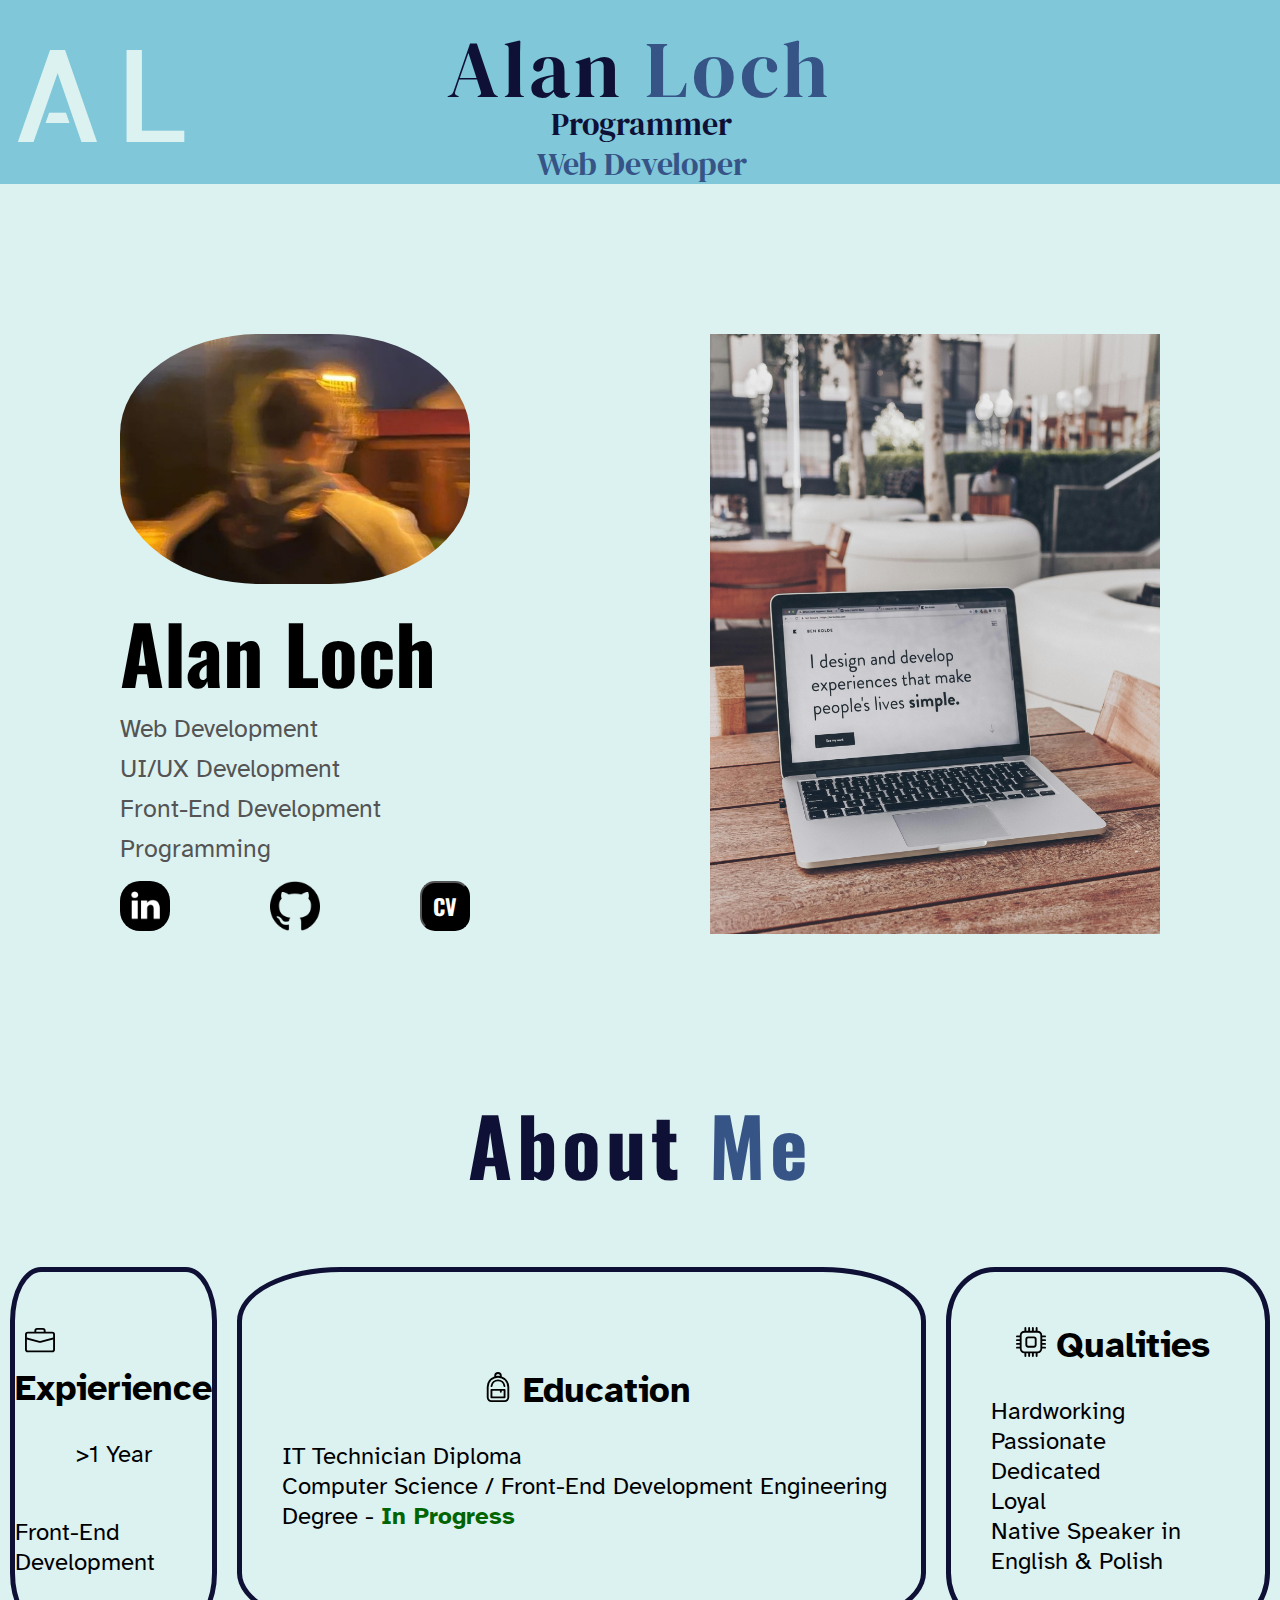
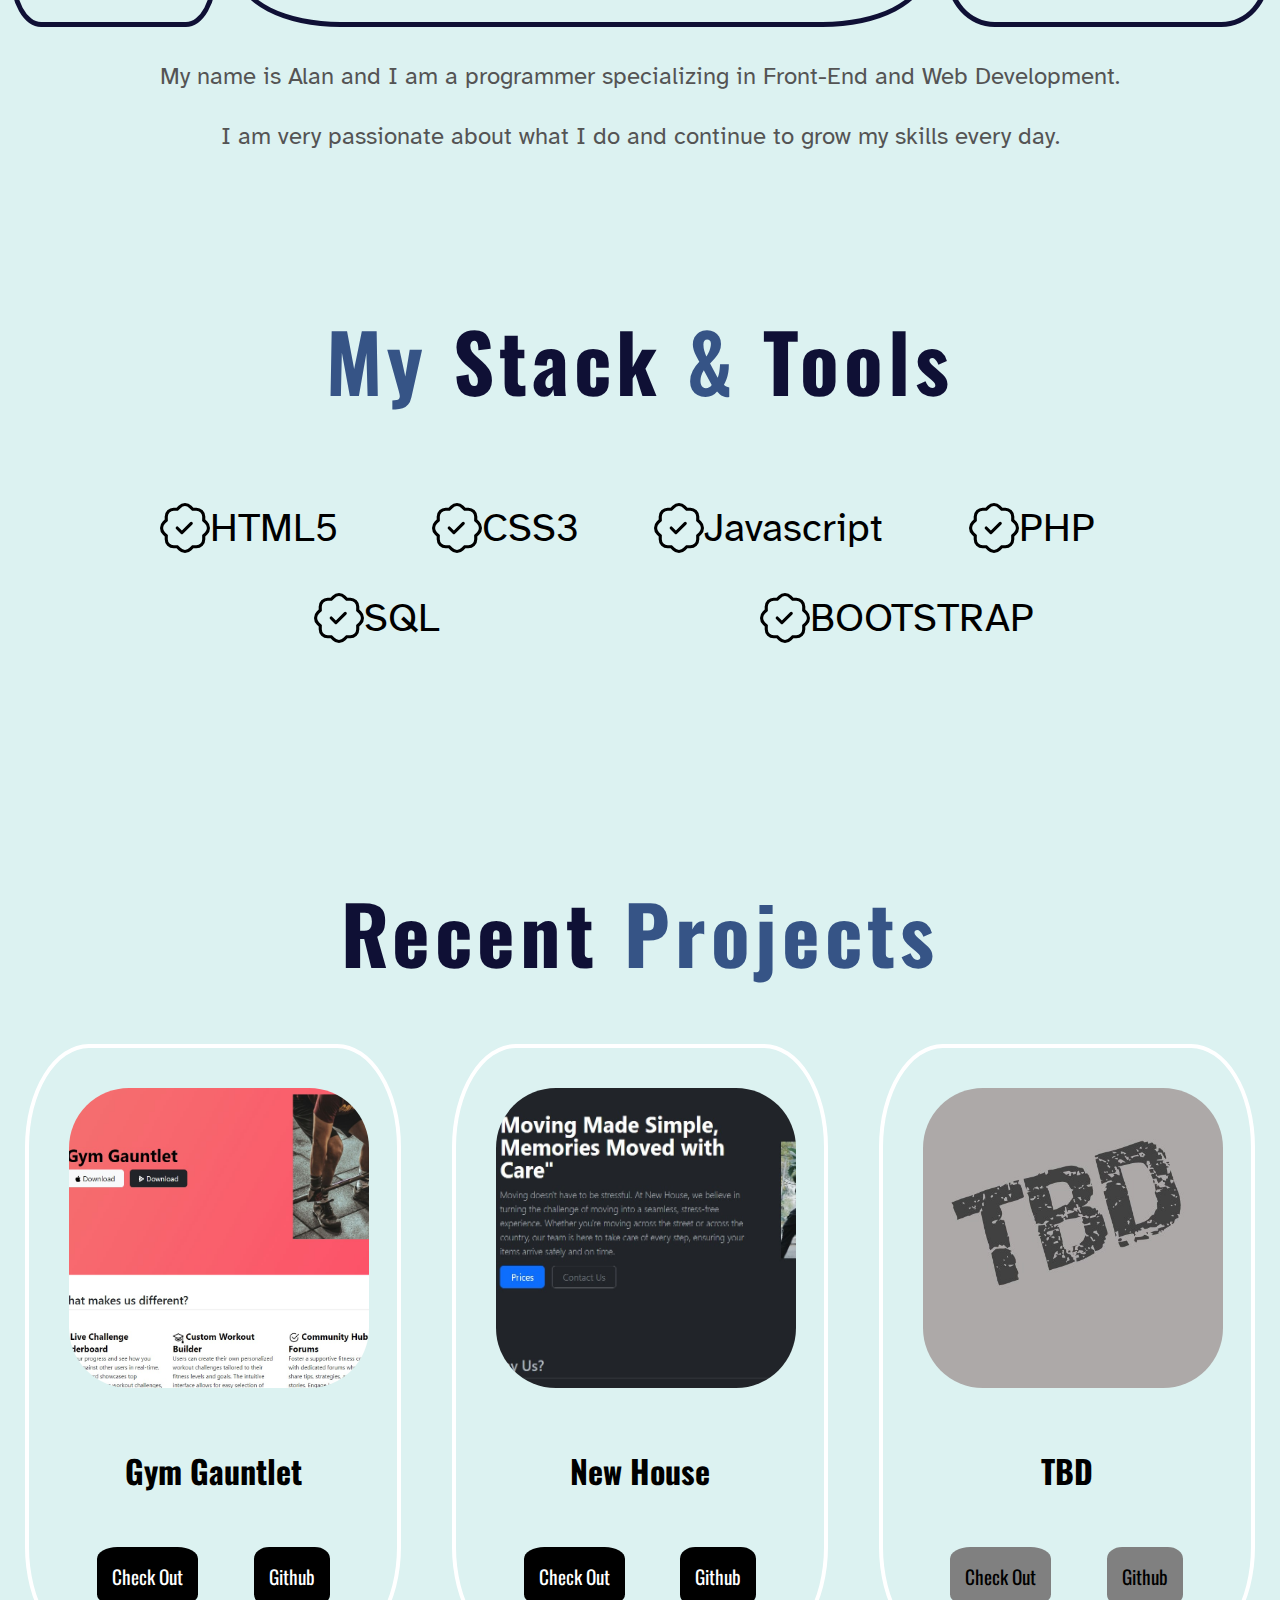
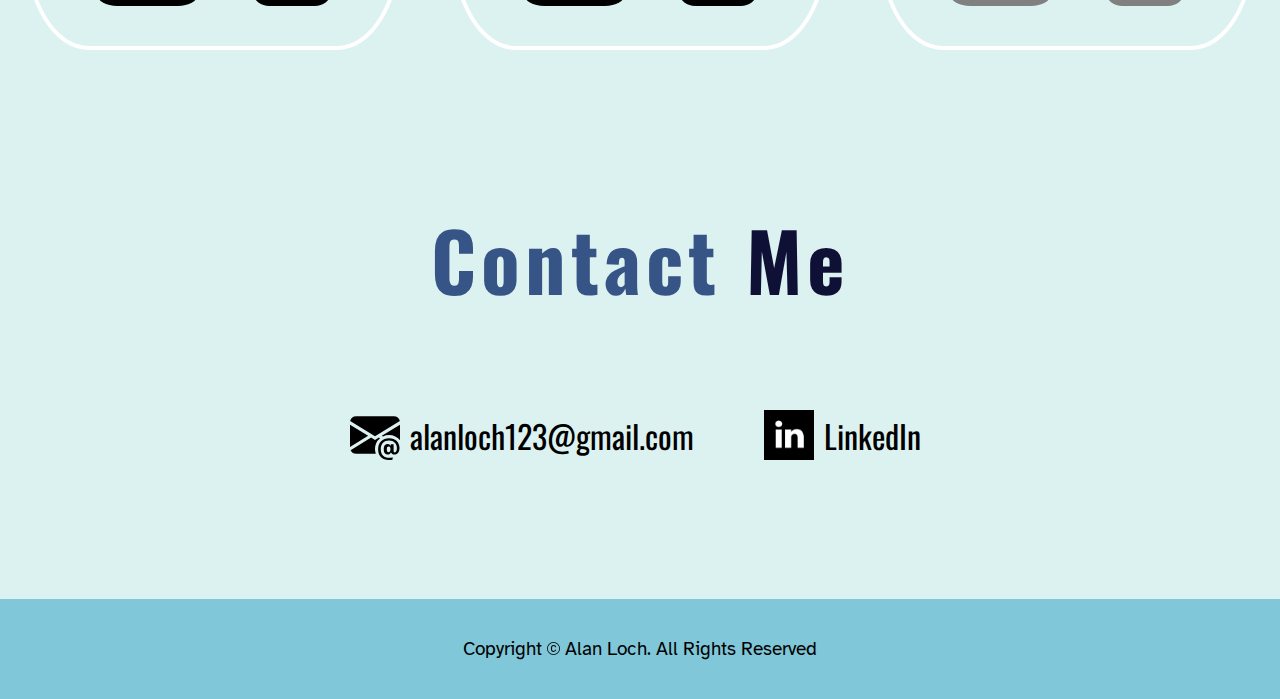
==== index.html @ c5bb21c7 "Add files via upload" ====
<!DOCTYPE html>
<html lang="en">
<head>
    <meta charset="UTF-8">
    <meta name="viewport" content="width=device-width, initial-scale=1.0">
    <title>Alan Loch</title>
    <link rel="icon" href="./images/icon.jpg">
    <link rel="stylesheet" href="style.css">
    <link rel="preconnect" href="https://fonts.googleapis.com">
<link rel="preconnect" href="https://fonts.gstatic.com" crossorigin>
<link href="https://fonts.googleapis.com/css2?family=Allerta+Stencil&family=Atkinson+Hyperlegible:ital,wght@0,400;0,700;1,400;1,700&family=DM+Serif+Display&family=Oswald:wght@200..700&display=swap" rel="stylesheet">

<body>
    <header class="container1">
        <div class="logo">
            <h1>
               AL 
            </h1>
        </div>
        <div class="title">
            <h1 id="name">
                Alan <span class="sur">Loch</span>
            </h1>
            <h2>
                Programmer
            </h2>
            <h2 id="db">
                Web Developer
            </h2>
        </div>
        
    </header>

    <div class="conatiner2">
        <div class="me">
            <img src="./images/me.jpg" alt="Me" width="350px" height="250px">
            <div class="content">
            <h2>Alan Loch</h2>
            <p>Web Development</p>
            <p>UI/UX Development</p>
            <p>Front-End Development</p>
            <p>Programming</p>
            
            <div class="links">
                <a href="https://www.linkedin.com/in/alan-loch-ba8ba3275/"><img src="./images/linkedinjpg.jpg" alt="LinkedIn" height="50px" width="50px"></a>
                <a href="https://github.com/AL2137"><img src="./images/github.png" alt="LinkedIn" height="50px" width="50px"></a>
                <a href="./Alan Loch (1).pdf"><button type="button">CV</button></a>
            </div>
            </div> 
        </div>
        <div class="photo">
            <img src="./images/Computer.jpg" alt="computer" width="450px" height="600px" >
        </div>
        
    </div>
    <h1 id="about">
        About <span class="sur">Me</span>
    </h1>
    <div class="container3">
        <div class="expierience">
            <h2><img src="./images/briefcase.svg" alt="briefcase" width="50px" height="30px">Expierience</h2>
                <p>>1 Year</p>
                <p>Front-End Development</p>
        </div>
        <div class="expierience">
            <h2><img src="./images/backpack.svg" alt="backpack" width="50px" height="30px">Education</h2>
            <ul>
                <li>IT Technician Diploma</li>
                <li>Computer Science / Front-End Development Engineering Degree - <span id="green">In Progress</span> </li>
            </ul>
        </div>
        <div class="expierience">
            <h2><img src="./images/cpu.svg" alt="cpu" width="50px" height="30px">Qualities</h2>
            <ul>
                <li>Hardworking</li>
                <li>Passionate</li>
                <li>Dedicated</li>
                <li>Loyal</li>
                <li>Native Speaker in English & Polish</li>
            </ul>
        </div>
    </div>
    <p id="abt">My name is Alan and I am a programmer specializing in Front-End and Web Development.<br><br>
        I am very passionate about what I do and continue to grow my skills every day.</p>
        <h1 id="about">
            <span class="sur"> My</span> Stack  <span class="sur">& </span>Tools
        </h1>
        <div class="container4">
        <div class="grid-container">
            <div class="grid-item">
               <img src="./images/patch-check.svg" alt="Checkmark" width="50px" height="50px">   HTML5
            </div>
            <div class="grid-item">
                <img src="./images/patch-check.svg" alt="Checkmark" width="50px" height="50px"> CSS3
            </div>
            <div class="grid-item">
                <img src="./images/patch-check.svg" alt="Checkmark" width="50px" height="50px">  Javascript
            </div>
            <div class="grid-item">
                <img src="./images/patch-check.svg" alt="Checkmark" width="50px" height="50px">  PHP
            </div>
            <div class="grid-item1">
                <img src="./images/patch-check.svg" alt="Checkmark" width="50px" height="50px">  SQL
            </div>
            <div class="grid-item2">
                <img src="./images/patch-check.svg" alt="Checkmark" width="50px" height="50px"> BOOTSTRAP
            </div>
        </div>
    </div>
    <h1 id="projects">
        Recent <span class="sur">Projects</span>
    </h1>
    <div class="container5">
        <div class="card">
            <img src="./images/Gym.jpg" alt="Gym-Gauntlet" height="300px" width="300px">
            <div class="card-body">
                <h5 class="card-title">Gym Gauntlet</h5><div class="links2">
                <a href="https://al2137.github.io/Gym-Gauntlet/" class="btn">Check Out</a>
                <a href="https://github.com/AL2137/Gym-Gauntlet" class="btn">Github</a>
            </div>
              </div>
        </div>
        <div class="card">
            <img src="./images/House.jpg" alt="House" height="300px" width="300px">
            <div class="card-body">
                <h5 class="card-title">New House</h5>
                <div class="links2">
                <a href="https://al2137.github.io/New-House/" class="btn">Check Out</a>
                <a href="https://github.com/AL2137/New-House" class="btn">Github</a>
            </div>
              </div>
        </div>
        <div class="card">
            <img src="./images/tbd.jpg" alt="TBD" height="300px" width="300px">
            <div class="card-body">
                <h5 class="card-title">TBD</h5>
                <div class="links2">
                <a href="" class="btn-d" disabled="disabled">Check Out</a>
                <a href="" class="btn-d" disabled="disabled">Github</a>
            </div>
              </div>
        </div>
        
          
    </div>
    <h1 id="about">
        <span class="sur">Contact</span> Me
    </h1>
   <div class="container6">
    <div id="email">
      <img src="./images/envelope-at-fill.svg" alt="Email" height="50px" width="50px">  <a href="mailto:alanloch123@gmail.com">alanloch123@gmail.com</a>
    </div>
    <div id="linkedin">
       <img src="./images/linkedinjpg.jpg" alt="Linkedin" height="50px" width="50px">  <a href="https://www.linkedin.com/in/alan-loch-ba8ba3275/">LinkedIn</a>
        
    </div>
   </div>
   <footer>
    <div class="container7">
        <p>Copyright <img src="./images/c-circle.svg" alt="Copyright" height="13px" width="13px"> Alan Loch. All Rights Reserved</p>
    </div>
   </footer>
</body>
</html>
---- style.css ----
body{
    background-color: #DCF2F1;
    margin: 0;
}
.container1{
    background-color: #7FC7D9;
    display: flex;
    width: 100%;
}
.logo{
    color:#DCF2F1 ;
    font-size: 71;
    font-family: "Allerta Stencil", sans-serif;
    font-size: 4em;
    padding-left: 10px;
    display: flex;
    align-items: center;

}
.title{
    display: flex;
    flex-grow: 1;
    justify-content: center;
    align-items: center;
    flex-direction: column;
    line-height: 30px;
    color: #0F1035;
    
}
#name{
    font-size: 5em;
    margin-bottom: 10px;
    padding-bottom: 10px ;
    font-family: "DM Serif Display", serif;
    font-weight: 200;
    letter-spacing: 4px;
    margin-right: 200px;
}
.title h2{
    margin: 5px;
    font-family: "DM Serif Display", serif;
    font-weight: 100;
    font-size: 2em;
    margin-right: 200px;
}
#db,.sur{
    color: #365486;
}

.logo h1{
    margin: 0;    
    font-weight: 100;
    letter-spacing: 10px;
}
.conatiner2{
    display: flex;
    width: 100%;
    margin-top: 150px;
}
.me{
    display: flex;
    align-items: center;
    flex-grow: 1;
    flex-direction: column;
}
.me img{
    border-radius: 40%;
}
.photo{
    display: flex;
    justify-content: center;
    flex-grow: 1;
}
.content{
    width:350px ;
}
.links{
    display: flex;
    justify-content: space-between;
}
.links button{
    background-color: black;
    color: white;
    width: 50px;
    height: 50px;
    border-radius: 30%;
    font-family: "Oswald", sans-serif;
    font-size: 22px;
    font-weight: 700;
}
.me h2{
    font-family: "Oswald", sans-serif;
    font-size: 80px ;
    line-height: 5px;

}
.me p{
    font-family: "Atkinson Hyperlegible", serif;
    font-size: 25px;
    line-height: 15px;
    color: #545454;
}
.links img:hover{
 height: 60px;
 width: 60px;
}
.links button:hover{
    height: 60px;
    width: 60px;
}
#about{
    text-align: center;
    color: #0F1035;
    margin-top: 150px;
    font-size: 5em;
    font-family: "Oswald", sans-serif; ;
    letter-spacing: 5px;
}
.container3{
    display: flex;

}
.expierience{
    flex-grow: 1;
    display: flex;
    align-items: center;
    justify-content: center;
    border: 5px solid #0F1035;
    border-radius: 15%;
    flex-direction: column;
    margin: 10px;
    height: 350px;
    font-family: "Atkinson Hyperlegible", serif;
}

.container3{
    font-size: 1.5em;
}
.expierience h2{
    margin-bottom: 5px;
}
ul{
    list-style-type: none;
}
#abt{
    font-family: "Atkinson Hyperlegible", serif;
    font-size: 1.5em;
    color:#545454 ;
    text-align: center;
}
.container4{
    display: flex;
    justify-content: center;
    padding-top:30px ;
    font-family: "Atkinson Hyperlegible", serif;

}
.grid-container{
    display: grid;
    grid-template-columns: repeat(4,1fr);
    grid-template-rows: repeat(4,1fr);
    width: 1000px;
    gap: 40px;
    align-content: space-around;  

}
.grid-item{
    font-size: 2.5em;
    align-self: stretch;
    display: flex;
    justify-content: center;
    font-weight: 300;
}
.grid-item1{
    font-size: 2.5em;
    align-self: stretch;
    display: flex;
    justify-content: center;
    grid-column: span 2;
}
.grid-item2{
    font-size: 2.5em;
    align-self: stretch;
    display: flex;
    justify-content: center;
    grid-column: span 2;
    
}
#green{
    color: darkgreen;
    font-weight: bold;
}
.container5{
    display: flex;
    justify-content: space-around;
    margin-top: 50px;
}
.card{
    width: 18rem;
    font-family:"Oswald", sans-serif; 
    border: 4px solid white;
    padding: 40px;
    border-radius: 17%;
    text-align: center;

}
.card img{
    border-radius: 20%;
}
.card h5{
    font-size: 2rem;
}
.btn{
    background-color: black;
    text-decoration: none;
    color: white;
    border-radius: 20%;
    padding: 15px;
    font-size: 1.2em;
}
.btn:hover{
    background-color:#7FC7D9;
    color: black;
}
.btn-d{
    background-color: gray;
    text-decoration: none;
    color: black;
    border-radius: 20%;
    padding: 15px;
    font-size: 1.2em;
}
.links2{
    display: flex;
    justify-content: space-around;
}
.container6{
    display: flex;
    justify-content: center;
    margin-top: 50px;
}
#email, #linkedin{
    text-decoration: none;
    display: flex;
    justify-content: center;
    align-items: center;
    margin: 30px;
    
}

#email a, #linkedin a{
    text-decoration: none;
    color: black;
    margin: 10px;
    font-family:"Oswald", sans-serif; 
    font-size: 2em;
}
#email a:hover, #linkedin a:hover{
 text-decoration: underline;
 color: #545454;
}
#projects{
     text-align: center;
    color: #0F1035;
    margin-top: 50px;
    font-size: 5em;
    font-family: "Oswald", sans-serif; ;
    letter-spacing: 5px;
}
.container7{
    display: flex;
    justify-content: center;
    align-items: center;
    margin-top: 100px;
    height: 100px;
    font-size: 1.2em;
    background-color: #7FC7D9;
    font-family: "Atkinson Hyperlegible", serif;
    font-weight: 50;
}
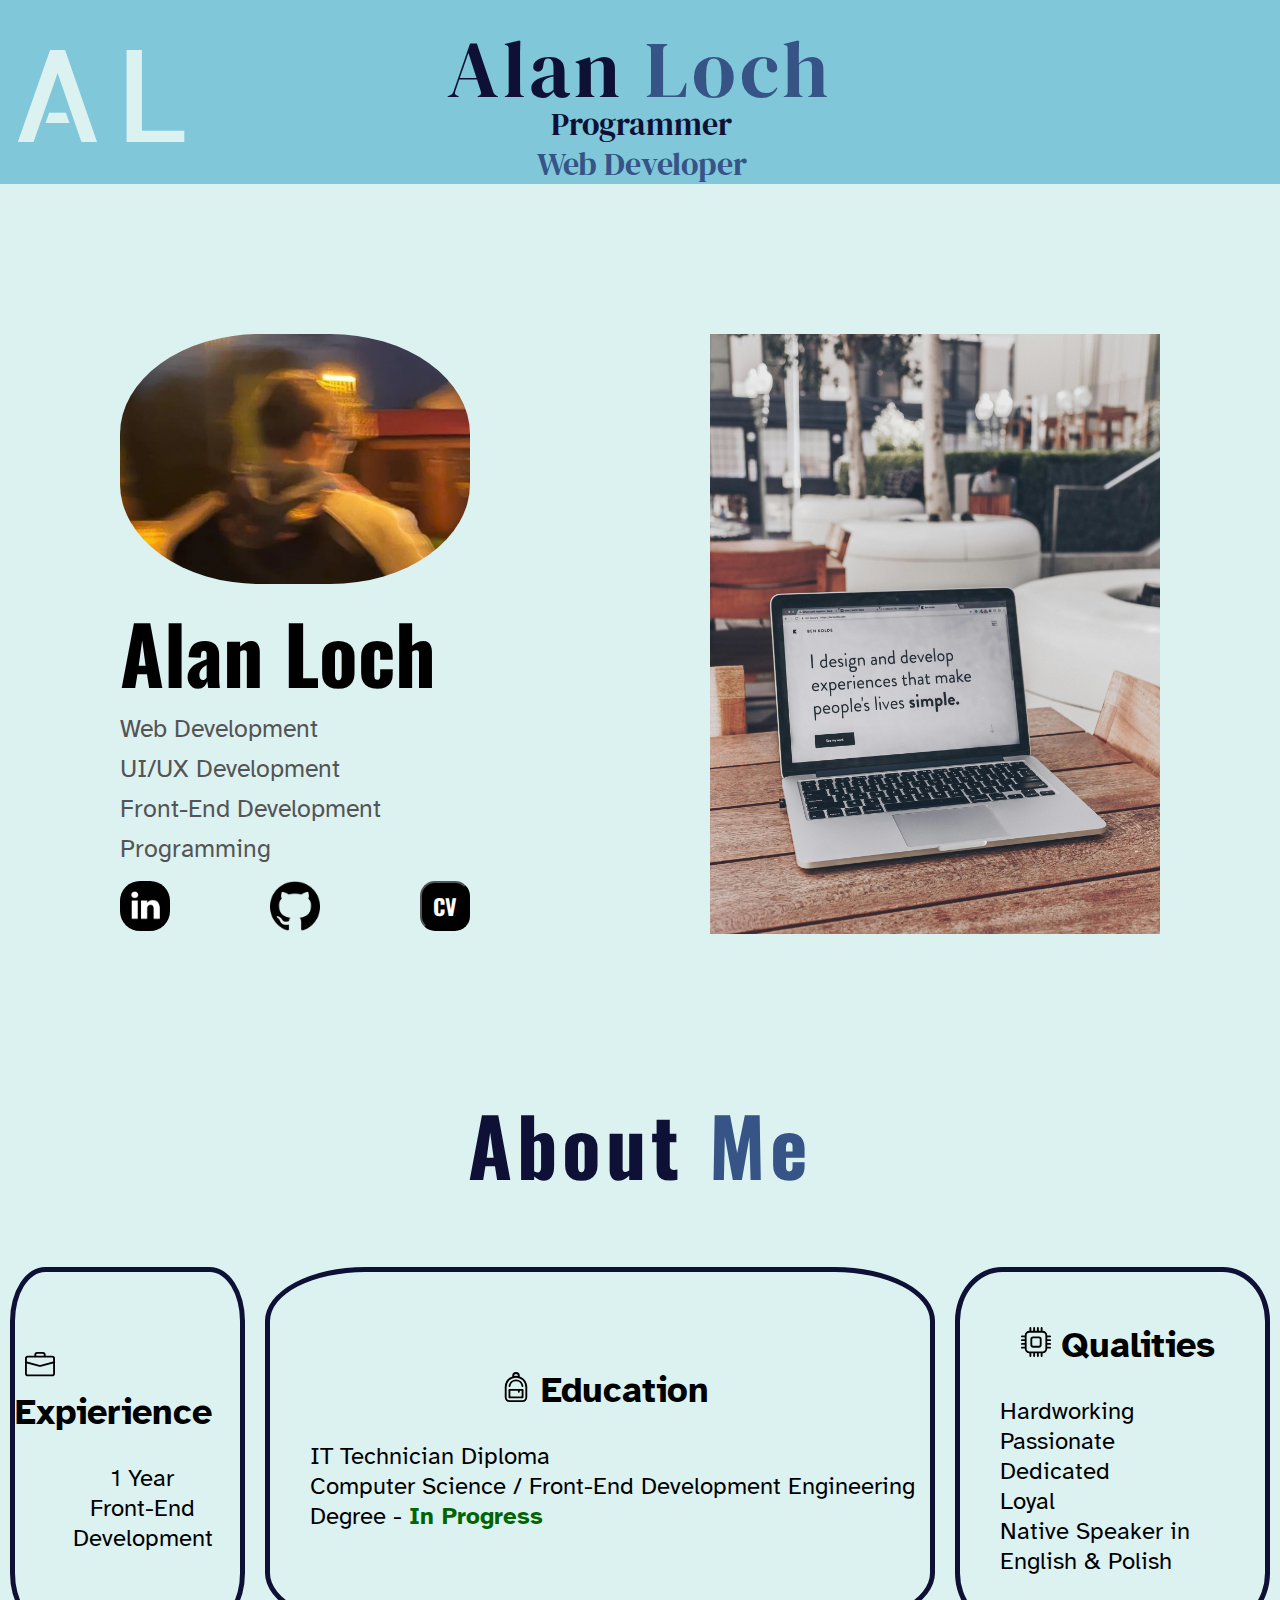
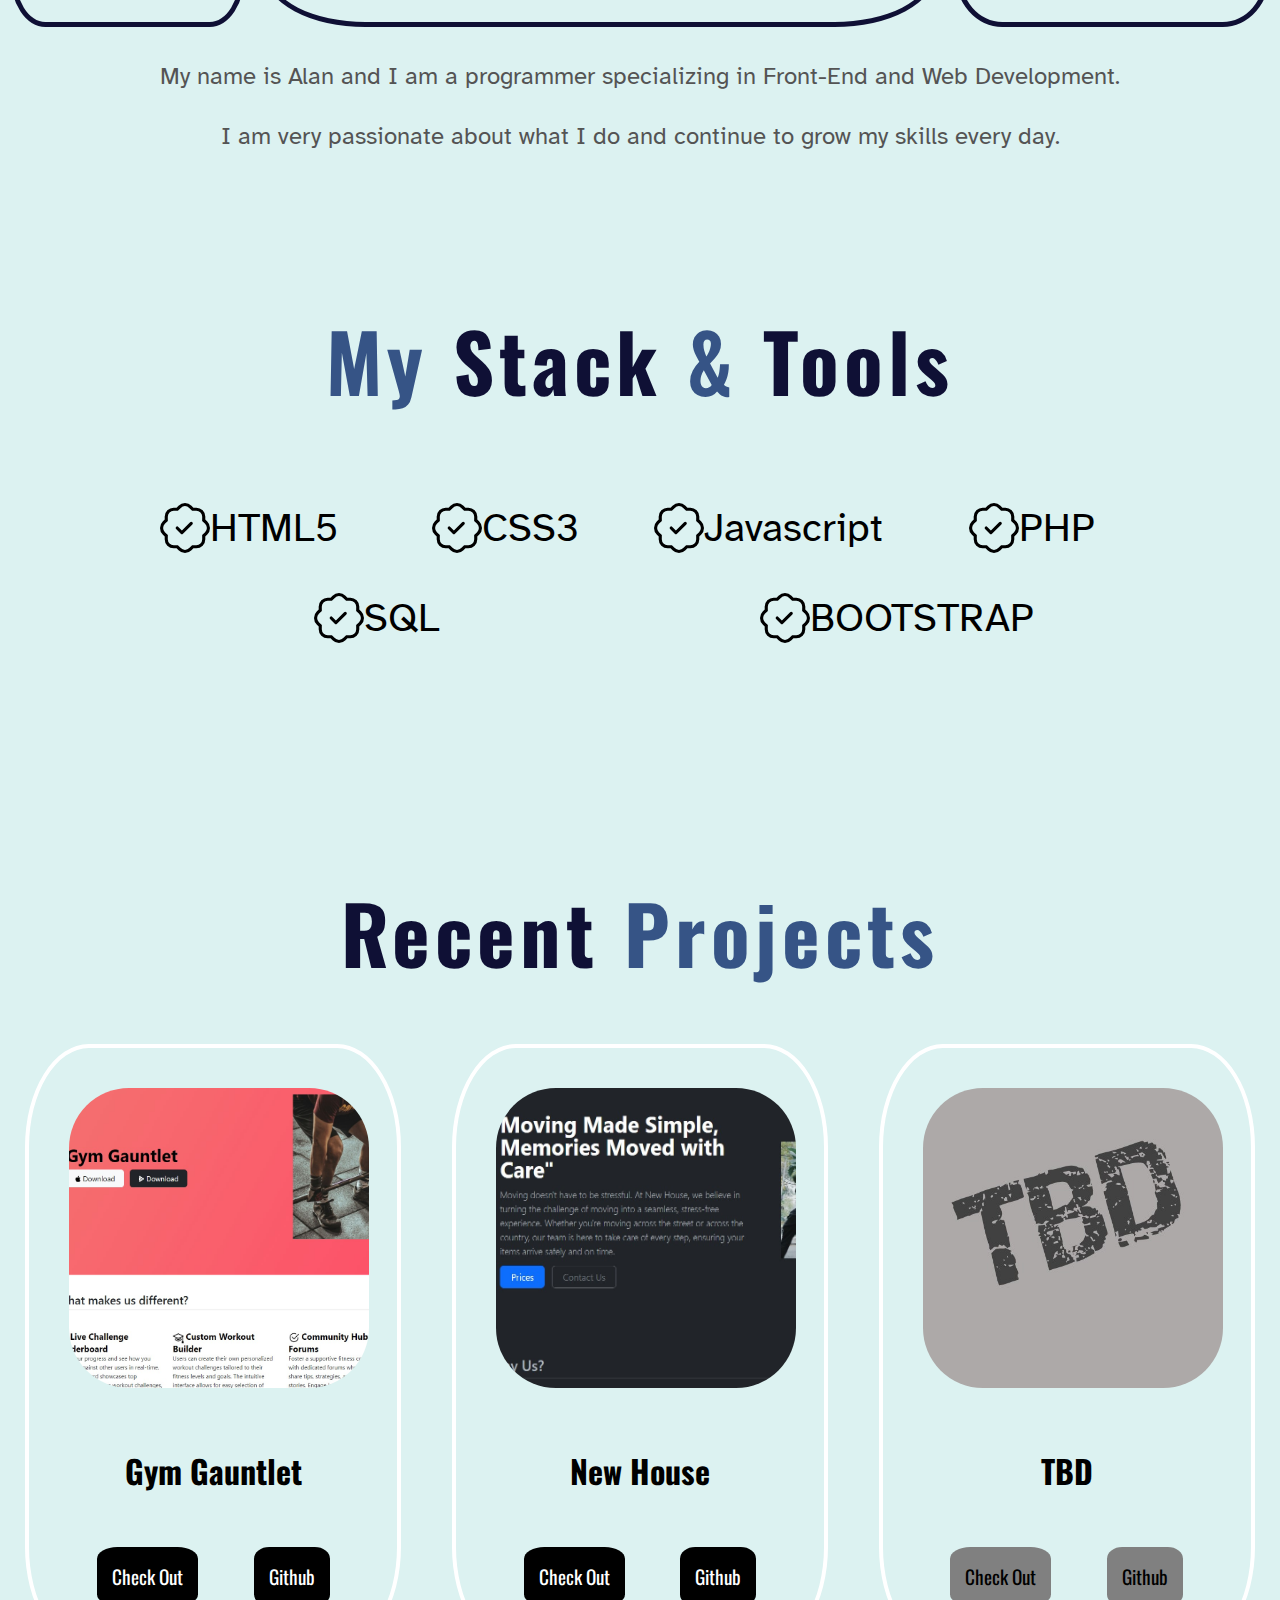
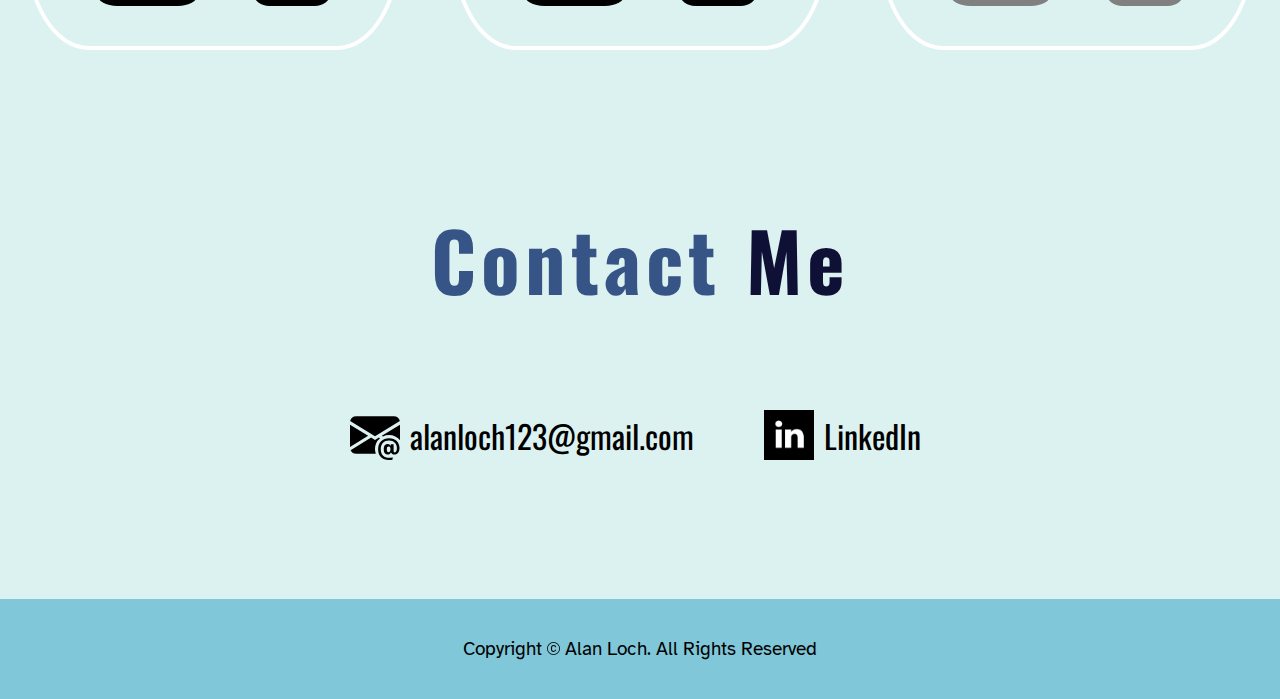
==== commit c336642a: "Responsiveness" ====
--- a/index.html
+++ b/index.html
@@ -59,8 +59,11 @@
     <div class="container3">
         <div class="expierience">
             <h2><img src="./images/briefcase.svg" alt="briefcase" width="50px" height="30px">Expierience</h2>
-                <p>>1 Year</p>
-                <p>Front-End Development</p>
+                <ul id="exp">
+                   <li>1 Year</li>
+                <li>Front-End Development</li>
+                </ul>
+                
         </div>
         <div class="expierience">
             <h2><img src="./images/backpack.svg" alt="backpack" width="50px" height="30px">Education</h2>
--- a/style.css
+++ b/style.css
@@ -279,3 +279,90 @@
     font-family: "Atkinson Hyperlegible", serif;
     font-weight: 50;
 }
+#exp{
+    text-align: center;
+    margin-right: 10px;
+}
+@media (max-width: 700px){
+    .container3{
+        flex-direction: column;
+        align-items: center;
+    }
+    .conatiner2{
+        flex-direction: column;
+        align-items: center;
+    }
+    .container5{
+        flex-direction: column;
+        align-items: center;
+    }
+    .grid-container{
+        display: grid;
+        grid-template-columns: repeat(4,1fr);
+        grid-template-rows: repeat(4,1fr);
+        width: 480px;
+        gap: 20px;
+        align-content: space-around;  
+    
+    }
+    .grid-item{
+        font-size: 1.5em;
+    }
+    .grid-item1{
+        font-size: 1.5em;
+    }
+    .grid-item2{
+        font-size: 1.5em;
+    }
+    .grid-container img{
+        height: 20px;
+        width: 20px;
+    }
+    .photo{
+        display: flex;
+        justify-content: center;
+        flex-grow: 1;
+        width: 100%;
+        margin-top: 50px;
+        
+    }
+    .photo img{
+        width: 480px;
+        margin-top: 50px;
+    }
+    #email, #linkedin{
+        
+        margin: 5px;
+        font-size: 0.7rem;
+}
+#email img, #linkedin img{
+    height: 25px;
+    width: 25px;
+    
+}
+
+}
+@media (max-width: 800px){
+    #name{
+        font-size: 3.8em;
+        margin-right: 0px;
+    }
+    .title h2{
+        margin: 5px;
+        font-size: 1.5em;
+        margin-right:0px;
+    }
+
+}
+@media (max-width: 520px){
+    #name{
+        font-size: 2em;
+        margin-right: 0px;
+    }
+    .title h2{
+        margin: 5px;
+        font-size: 1em;
+        margin-right:0px;
+    }
+
+}